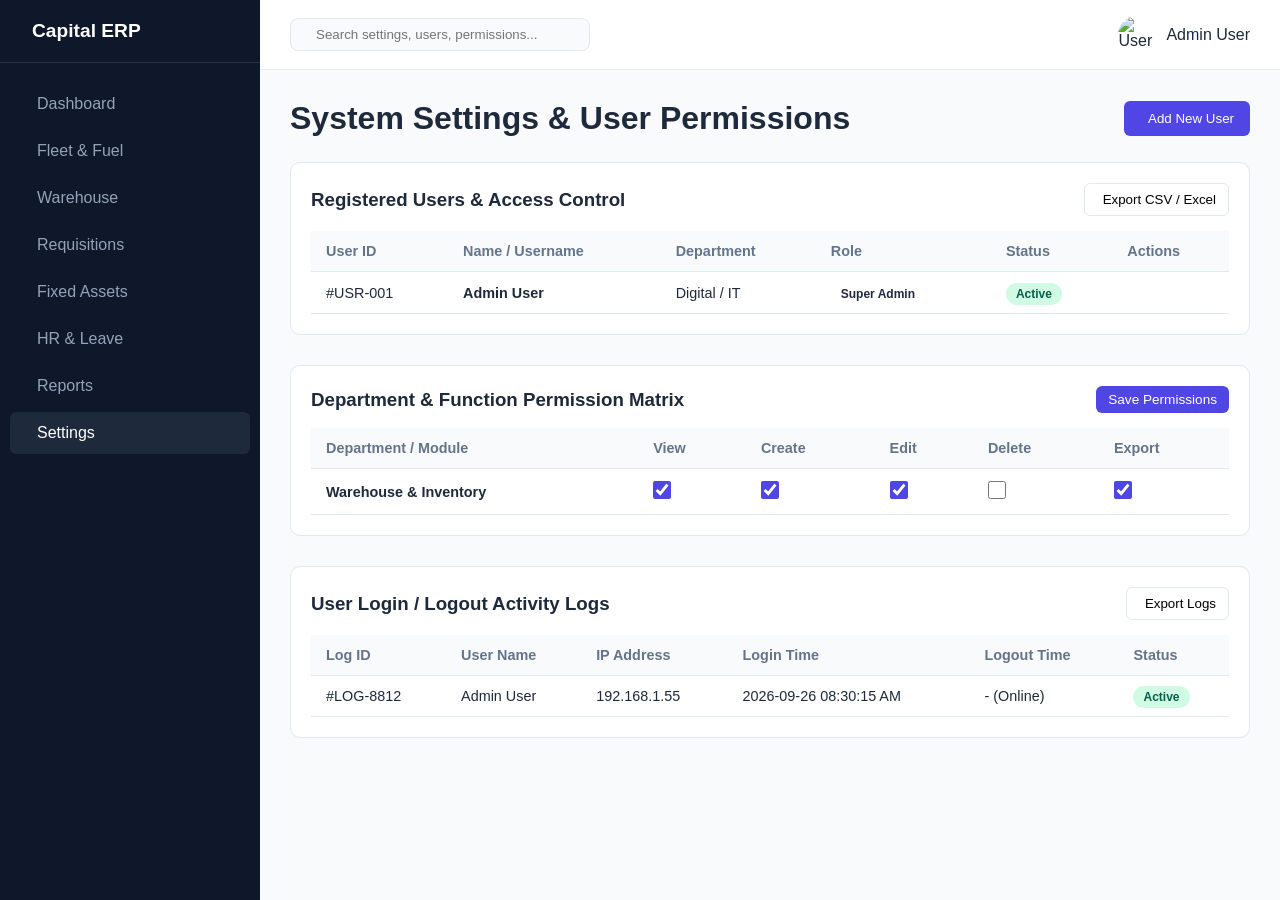
==== setting.html @ ceb38e90 "Create setting.html" ====
<!DOCTYPE html>
<html lang="en">
<head>
    <meta charset="UTF-8">
    <meta name="viewport" content="width=device-width, initial-scale=1.0">
    <title>Settings - Enterprise Resource Planning (ERP)</title>
    <!-- Lucide Icons for Professional UI -->
    <script src="https://unpkg.com/lucide@latest"></script>
    <link rel="stylesheet" href="style.css">
</head>
<body>

    <div class="app-container">
        <!-- Sidebar Navigation -->
        <aside class="sidebar">
            <div class="sidebar-brand">
                <i data-lucide="box"></i>
                <span>Capital ERP</span>
            </div>
            <ul class="sidebar-menu">
                <li class="menu-item"><a href="index.html"><i data-lucide="layout-dashboard"></i> Dashboard</a></li>
                <li class="menu-item"><a href="index.html"><i data-lucide="fuel"></i> Fleet & Fuel</a></li>
                <li class="menu-item"><a href="index.html"><i data-lucide="warehouse"></i> Warehouse</a></li>
                <li class="menu-item"><a href="index.html"><i data-lucide="file-text"></i> Requisitions</a></li>
                <li class="menu-item"><a href="index.html"><i data-lucide="shield"></i> Fixed Assets</a></li>
                <li class="menu-item"><a href="index.html"><i data-lucide="users"></i> HR & Leave</a></li>
                <li class="menu-item"><a href="index.html"><i data-lucide="bar-chart-3"></i> Reports</a></li>
                <li class="menu-item active"><a href="settings.html"><i data-lucide="settings"></i> Settings</a></li>
            </ul>
        </aside>

        <!-- Main Wrapper -->
        <div class="main-wrapper">
            <!-- Top Header -->
            <header class="top-header">
                <div class="header-search">
                    <i data-lucide="search"></i>
                    <input type="text" placeholder="Search settings, users, permissions...">
                </div>
                <div class="header-actions">
                    <button class="icon-btn"><i data-lucide="bell"></i></button>
                    <div class="user-profile">
                        <img src="https://images.unsplash.com/photo-1534528741775-53994a69daeb?w=100" alt="User">
                        <span>Admin User</span>
                    </div>
                </div>
            </header>

            <!-- Settings Content Area -->
            <main class="content-area">
                <div class="page-header">
                    <h1>System Settings & User Permissions</h1>
                    <button class="primary-btn"><i data-lucide="user-plus"></i> Add New User</button>
                </div>

                <!-- 1. User Management Table -->
                <div class="card-table-container">
                    <div class="table-header">
                        <h3>Registered Users & Access Control</h3>
                        <button class="outline-btn"><i data-lucide="download"></i> Export CSV / Excel</button>
                    </div>
                    <table>
                        <thead>
                            <tr>
                                <th>User ID</th>
                                <th>Name / Username</th>
                                <th>Department</th>
                                <th>Role</th>
                                <th>Status</th>
                                <th>Actions</th>
                            </tr>
                        </thead>
                        <tbody>
                            <tr>
                                <td>#USR-001</td>
                                <td><strong>Admin User</strong></td>
                                <td>Digital / IT</td>
                                <td><span class="badge purple">Super Admin</span></td>
                                <td><span class="badge success">Active</span></td>
                                <td>
                                    <button class="action-btn" title="Edit"><i data-lucide="edit-3" style="width:16px; color:#3b82f6;"></i></button>
                                    <button class="action-btn" title="Delete"><i data-lucide="trash-2" style="width:16px; color:#ef4444;"></i></button>
                                </td>
                            </tr>
                        </tbody>
                    </table>
                </div>

                <!-- 2. Permission Matrix -->
                <div class="card-table-container" style="margin-top: 30px;">
                    <div class="table-header">
                        <h3>Department & Function Permission Matrix</h3>
                        <button class="primary-btn" style="padding: 6px 12px; font-size: 0.85rem;">Save Permissions</button>
                    </div>
                    <table>
                        <thead>
                            <tr>
                                <th>Department / Module</th>
                                <th>View</th>
                                <th>Create</th>
                                <th>Edit</th>
                                <th>Delete</th>
                                <th>Export</th>
                            </tr>
                        </thead>
                        <tbody>
                            <tr>
                                <td><strong>Warehouse & Inventory</strong></td>
                                <td><input type="checkbox" checked></td>
                                <td><input type="checkbox" checked></td>
                                <td><input type="checkbox" checked></td>
                                <td><input type="checkbox"></td>
                                <td><input type="checkbox" checked></td>
                            </tr>
                        </tbody>
                    </table>
                </div>

                <!-- 3. Audit Logs -->
                <div class="card-table-container" style="margin-top: 30px;">
                    <div class="table-header">
                        <h3>User Login / Logout Activity Logs</h3>
                        <button class="outline-btn"><i data-lucide="download"></i> Export Logs</button>
                    </div>
                    <table>
                        <thead>
                            <tr>
                                <th>Log ID</th>
                                <th>User Name</th>
                                <th>IP Address</th>
                                <th>Login Time</th>
                                <th>Logout Time</th>
                                <th>Status</th>
                            </tr>
                        </thead>
                        <tbody>
                            <tr>
                                <td>#LOG-8812</td>
                                <td>Admin User</td>
                                <td>192.168.1.55</td>
                                <td>2026-09-26 08:30:15 AM</td>
                                <td>- (Online)</td>
                                <td><span class="badge success">Active</span></td>
                            </tr>
                        </tbody>
                    </table>
                </div>
            </main>
        </div>
    </div>

    <script>
        // Initialize Lucide Icons
        lucide.createIcons();
    </script>
</body>
</html>
---- style.css ----
:root {
    --primary: #4f46e5;
    --primary-hover: #4338ca;
    --bg-main: #f8fafc;
    --sidebar-bg: #0f172a;
    --sidebar-text: #94a3b8;
    --sidebar-hover: #1e293b;
    --text-main: #1e293b;
    --text-muted: #64748b;
    --border-color: #e2e8f0;
    --card-bg: #ffffff;
}

* {
    margin: 0;
    padding: 0;
    box-sizing: border-box;
    font-family: 'Segoe UI', Tahoma, Geneva, Verdana, sans-serif;
}

body {
    background-color: var(--bg-main);
    color: var(--text-main);
}

.app-container {
    display: flex;
    height: 100vh;
    overflow: hidden;
}

/* Sidebar */
.sidebar {
    width: 260px;
    background-color: var(--sidebar-bg);
    color: white;
    display: flex;
    flex-direction: column;
}

.sidebar-brand {
    padding: 20px;
    display: flex;
    align-items: center;
    gap: 12px;
    font-size: 1.2rem;
    font-weight: bold;
    border-bottom: 1px solid rgba(255,255,255,0.1);
}

.sidebar-menu {
    list-style: none;
    padding: 20px 10px;
}

.menu-item a {
    display: flex;
    align-items: center;
    gap: 12px;
    padding: 12px 15px;
    color: var(--sidebar-text);
    text-decoration: none;
    border-radius: 6px;
    margin-bottom: 5px;
    transition: all 0.3s;
}

.menu-item.active a, .menu-item a:hover {
    background-color: var(--sidebar-hover);
    color: white;
}

/* Main Wrapper */
.main-wrapper {
    flex: 1;
    display: flex;
    flex-direction: column;
    overflow-y: auto;
}

/* Header */
.top-header {
    height: 70px;
    background-color: var(--card-bg);
    border-bottom: 1px solid var(--border-color);
    display: flex;
    align-items: center;
    justify-content: space-between;
    padding: 0 30px;
}

.header-search {
    display: flex;
    align-items: center;
    background: var(--bg-main);
    padding: 8px 15px;
    border-radius: 8px;
    width: 300px;
    border: 1px solid var(--border-color);
    gap: 10px;
}

.header-search input {
    border: none;
    background: transparent;
    outline: none;
    width: 100%;
}

.header-actions {
    display: flex;
    align-items: center;
    gap: 20px;
}

.icon-btn {
    background: none;
    border: none;
    cursor: pointer;
    color: var(--text-muted);
}

.user-profile {
    display: flex;
    align-items: center;
    gap: 10px;
    cursor: pointer;
}

.user-profile img {
    width: 38px;
    height: 38px;
    border-radius: 50%;
    object-fit: cover;
}

/* Content Area */
.content-area {
    padding: 30px;
}

.page-header {
    display: flex;
    justify-content: space-between;
    align-items: center;
    margin-bottom: 25px;
}

/* Metrics Grid */
.metrics-grid {
    display: grid;
    grid-template-columns: repeat(auto-fit, minmax(220px, 1fr));
    gap: 20px;
    margin-bottom: 30px;
}

.metric-card {
    background: var(--card-bg);
    padding: 20px;
    border-radius: 10px;
    border: 1px solid var(--border-color);
    display: flex;
    align-items: center;
    gap: 15px;
}

.metric-icon {
    width: 50px;
    height: 50px;
    border-radius: 10px;
    display: flex;
    align-items: center;
    justify-content: center;
    color: white;
}

.metric-icon.blue { background: #3b82f6; }
.metric-icon.green { background: #10b981; }
.metric-icon.orange { background: #f59e0b; }
.metric-icon.purple { background: #8b5cf6; }

.metric-info span {
    font-size: 0.85rem;
    color: var(--text-muted);
}

.metric-info h3 {
    font-size: 1.4rem;
    margin-top: 4px;
}

/* Tables */
.card-table-container {
    background: var(--card-bg);
    border-radius: 10px;
    border: 1px solid var(--border-color);
    padding: 20px;
}

.table-header {
    display: flex;
    justify-content: space-between;
    align-items: center;
    margin-bottom: 15px;
}

table {
    width: 100%;
    border-collapse: collapse;
}

th, td {
    padding: 12px 15px;
    text-align: left;
    border-bottom: 1px solid var(--border-color);
    font-size: 0.9rem;
}

th {
    color: var(--text-muted);
    font-weight: 600;
    background-color: var(--bg-main);
}

/* Buttons and Badges */
.primary-btn {
    background-color: var(--primary);
    color: white;
    border: none;
    padding: 10px 16px;
    border-radius: 6px;
    cursor: pointer;
    display: flex;
    align-items: center;
    gap: 8px;
    font-weight: 500;
}

.outline-btn {
    background: transparent;
    border: 1px solid var(--border-color);
    padding: 8px 12px;
    border-radius: 6px;
    cursor: pointer;
    display: flex;
    align-items: center;
    gap: 6px;
}

.badge {
    padding: 4px 10px;
    border-radius: 20px;
    font-size: 0.75rem;
    font-weight: 600;
}

.badge.success { background: #d1fae5; color: #065f46; }
.badge.warning { background: #fef3c7; color: #92400e; }

/* Settings Tabs */
.settings-tabs {
    display: flex;
    gap: 10px;
    margin-bottom: 20px;
}

.tab-btn {
    padding: 10px 18px;
    background: var(--card-bg);
    border: 1px solid var(--border-color);
    border-radius: 6px;
    cursor: pointer;
    font-weight: 500;
    color: var(--text-muted);
    transition: all 0.3s;
}

.tab-btn.active, .tab-btn:hover {
    background: var(--primary);
    color: white;
    border-color: var(--primary);
}

.table-actions {
    display: flex;
    gap: 10px;
}

.action-btn {
    background: none;
    border: none;
    cursor: pointer;
    padding: 4px;
    border-radius: 4px;
    transition: background 0.2s;
}

.action-btn:hover {
    background: var(--bg-main);
}

/* Checkbox styling inside tables */
table input[type="checkbox"] {
    width: 18px;
    height: 18px;
    accent-color: var(--primary);
    cursor: pointer;
}
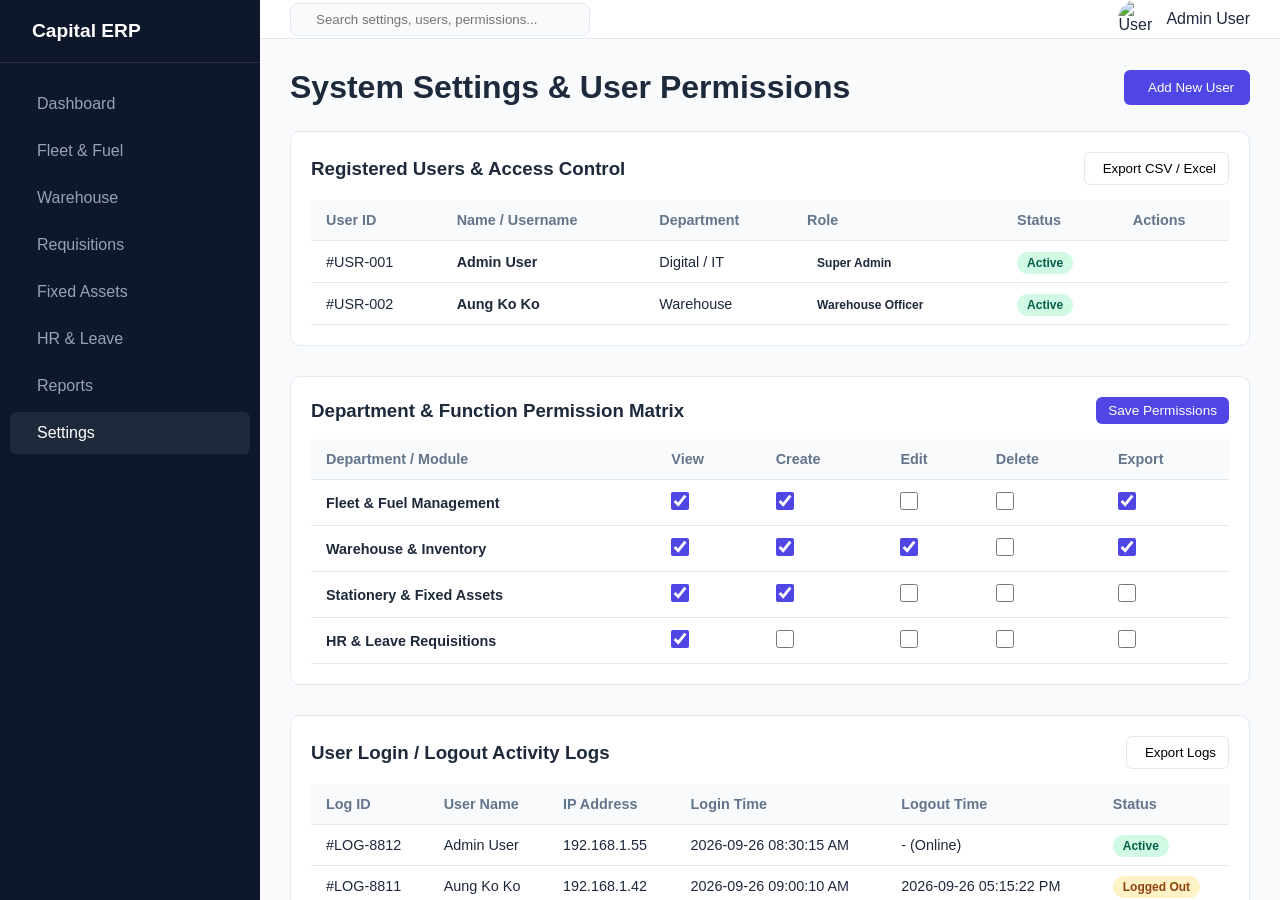
==== commit b967ddbb: "Update setting.html" ====
--- a/setting.html
+++ b/setting.html
@@ -82,6 +82,17 @@
                                     <button class="action-btn" title="Delete"><i data-lucide="trash-2" style="width:16px; color:#ef4444;"></i></button>
                                 </td>
                             </tr>
+                            <tr>
+                                <td>#USR-002</td>
+                                <td><strong>Aung Ko Ko</strong></td>
+                                <td>Warehouse</td>
+                                <td><span class="badge info">Warehouse Officer</span></td>
+                                <td><span class="badge success">Active</span></td>
+                                <td>
+                                    <button class="action-btn" title="Edit"><i data-lucide="edit-3" style="width:16px; color:#3b82f6;"></i></button>
+                                    <button class="action-btn" title="Delete"><i data-lucide="trash-2" style="width:16px; color:#ef4444;"></i></button>
+                                </td>
+                            </tr>
                         </tbody>
                     </table>
                 </div>
@@ -105,12 +116,36 @@
                         </thead>
                         <tbody>
                             <tr>
+                                <td><strong>Fleet & Fuel Management</strong></td>
+                                <td><input type="checkbox" checked></td>
+                                <td><input type="checkbox" checked></td>
+                                <td><input type="checkbox"></td>
+                                <td><input type="checkbox"></td>
+                                <td><input type="checkbox" checked></td>
+                            </tr>
+                            <tr>
                                 <td><strong>Warehouse & Inventory</strong></td>
                                 <td><input type="checkbox" checked></td>
                                 <td><input type="checkbox" checked></td>
                                 <td><input type="checkbox" checked></td>
                                 <td><input type="checkbox"></td>
                                 <td><input type="checkbox" checked></td>
+                            </tr>
+                            <tr>
+                                <td><strong>Stationery & Fixed Assets</strong></td>
+                                <td><input type="checkbox" checked></td>
+                                <td><input type="checkbox" checked></td>
+                                <td><input type="checkbox"></td>
+                                <td><input type="checkbox"></td>
+                                <td><input type="checkbox"></td>
+                            </tr>
+                            <tr>
+                                <td><strong>HR & Leave Requisitions</strong></td>
+                                <td><input type="checkbox" checked></td>
+                                <td><input type="checkbox"></td>
+                                <td><input type="checkbox"></td>
+                                <td><input type="checkbox"></td>
+                                <td><input type="checkbox"></td>
                             </tr>
                         </tbody>
                     </table>
@@ -142,6 +177,14 @@
                                 <td>- (Online)</td>
                                 <td><span class="badge success">Active</span></td>
                             </tr>
+                            <tr>
+                                <td>#LOG-8811</td>
+                                <td>Aung Ko Ko</td>
+                                <td>192.168.1.42</td>
+                                <td>2026-09-26 09:00:10 AM</td>
+                                <td>2026-09-26 05:15:22 PM</td>
+                                <td><span class="badge warning">Logged Out</span></td>
+                            </tr>
                         </tbody>
                     </table>
                 </div>
@@ -155,4 +198,4 @@
     </script>
 </body>
 </html>
-  
+
